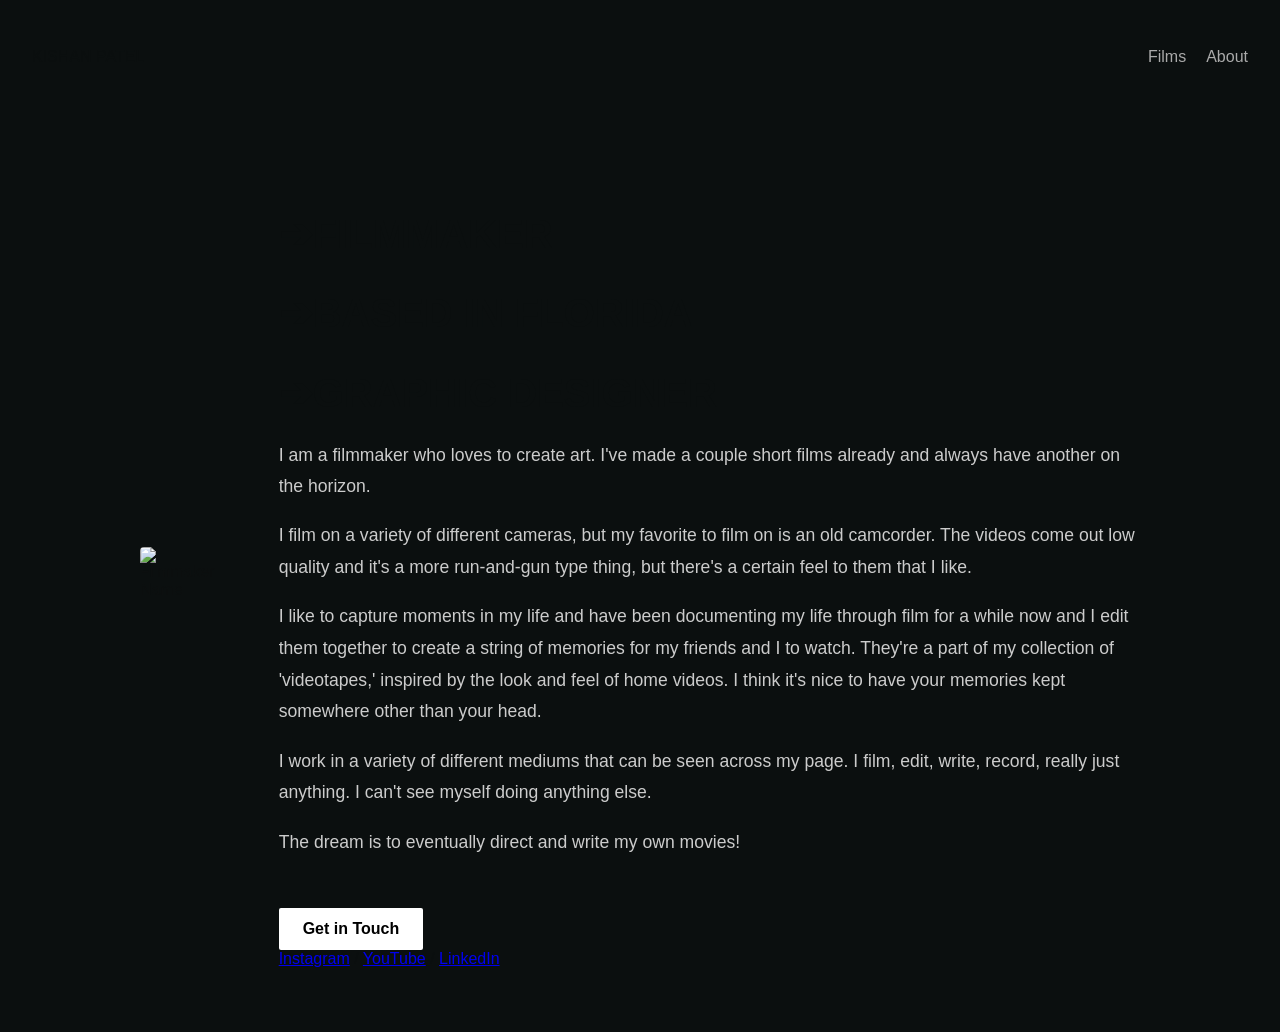
==== about.html @ 34f183fd "Update about.html" ====
<!DOCTYPE html>
<html lang="en">
<head>
    <meta charset="UTF-8">
    <meta name="viewport" content="width=device-width, initial-scale=1.0">
    <title>About | KISHAN PATEL</title>
    <link rel="stylesheet" href="style.css">
</head>
<body>
    <nav>
        <div class="logo">KISHAN PATEL</div>
        <ul>
            <li><a href="index.html">Films</a></li>
            <li><a href="about.html" class="active">About</a></li>
        </ul>
    </nav>

    <main class="about-container">
        <div class="about-content">
            <div class="bio-image">
                <!-- Replace with your actual photo later -->
                <img src="your-photo.jpg" alt="Filmmaker Name">
            </div>
            <div class="bio-text">
                <h2>➔FILMMAKER</h2>
                <h2>➔BASED IN FLORIDA</h2>
                <h2>➔GRAPHIC DESIGNER</h2>
                <p>I am a filmmaker who loves to create art. I've made a couple short films already and always have another on the horizon. </p>
                
                <p>I film on a variety of different cameras, but my favorite to film on is an old camcorder. The videos come out low quality and it's a more run-and-gun type thing, but there's a certain feel to them that I like.</p>

                <p>I like to capture moments in my life and have been documenting my life through film for a while now and I edit them together to create a string of memories for my friends and I to watch. They're a part of my collection of 'videotapes,' inspired by the look and feel of home videos. I think it's nice to have your memories kept somewhere other than your head. </p>

                <p>I work in a variety of different mediums that can be seen across my page. I film, edit, write, record, really just anything. I can't see myself doing anything else.</p>
                
                <p>The dream is to eventually direct and write my own movies!</p>
                <div class="contact-links">
                    <a href="mailto:kishvnpatel@email.com" class="button">Get in Touch</a>
                    <div class="socials">
                        <a href="#">Instagram</a> / <a href="#">YouTube</a> / <a href="#">LinkedIn</a>
                    </div>
                </div>
            </div>
        </div>
    </main>
</body>
</html>
---- style.css ----
/* Cinematic Dark Theme */
body {
    background-color: #0B0F0F;
    color: #0b0f0f;
    font-family: 'Helvetica Neue', sans-serif;
    margin: 0;
}

nav {
    display: flex;
    justify-content: space-between;
    padding: 2rem;
    align-items: center;
}

nav ul { display: flex; list-style: none; gap: 20px; }
nav a { color: #aaa; text-decoration: none; transition: 0.3s; }
nav a:hover { color: #fff; }

.video-grid {
    display: grid;
    grid-template-columns: repeat(auto-fit, minmax(400px, 1fr));
    gap: 30px;
    padding: 2rem;
}

.aspect-ratio-box {
    position: relative;
    padding-bottom: 56.25%; /* 16:9 ratio */
    height: 0;
    overflow: hidden;
    background: #1a1a1a;
}

.aspect-ratio-box iframe {
    position: absolute;
    top: 0; left: 0; width: 100%; height: 100%;
}
/* About Page Specific Styles */
.about-container {
    max-width: 1000px;
    margin: 4rem auto;
    padding: 0 2rem;
}

.about-content {
    display: flex;
    gap: 4rem;
    align-items: center;
}

.bio-image img {
    width: 350px;
    height: 450px;
    object-fit: cover;
    border-radius: 4px;
    filter: grayscale(20%);
}

.bio-text h2 {
    font-size: 2.5rem;
    margin-bottom: 1.5rem;
}

.bio-text p {
    color: #ccc;
    font-size: 1.1rem;
    line-height: 1.8;
}

.button {
    display: inline-block;
    padding: 12px 24px;
    background: #fff;
    color: #000;
    text-decoration: none;
    margin-top: 2rem;
    font-weight: bold;
    border-radius: 2px;
}

/* Mobile responsive for About page */
@media (max-width: 768px) {
    .about-content {
        flex-direction: column;
        text-align: center;
    }
    .bio-image img {
        width: 100%;
        height: auto;
    }
}
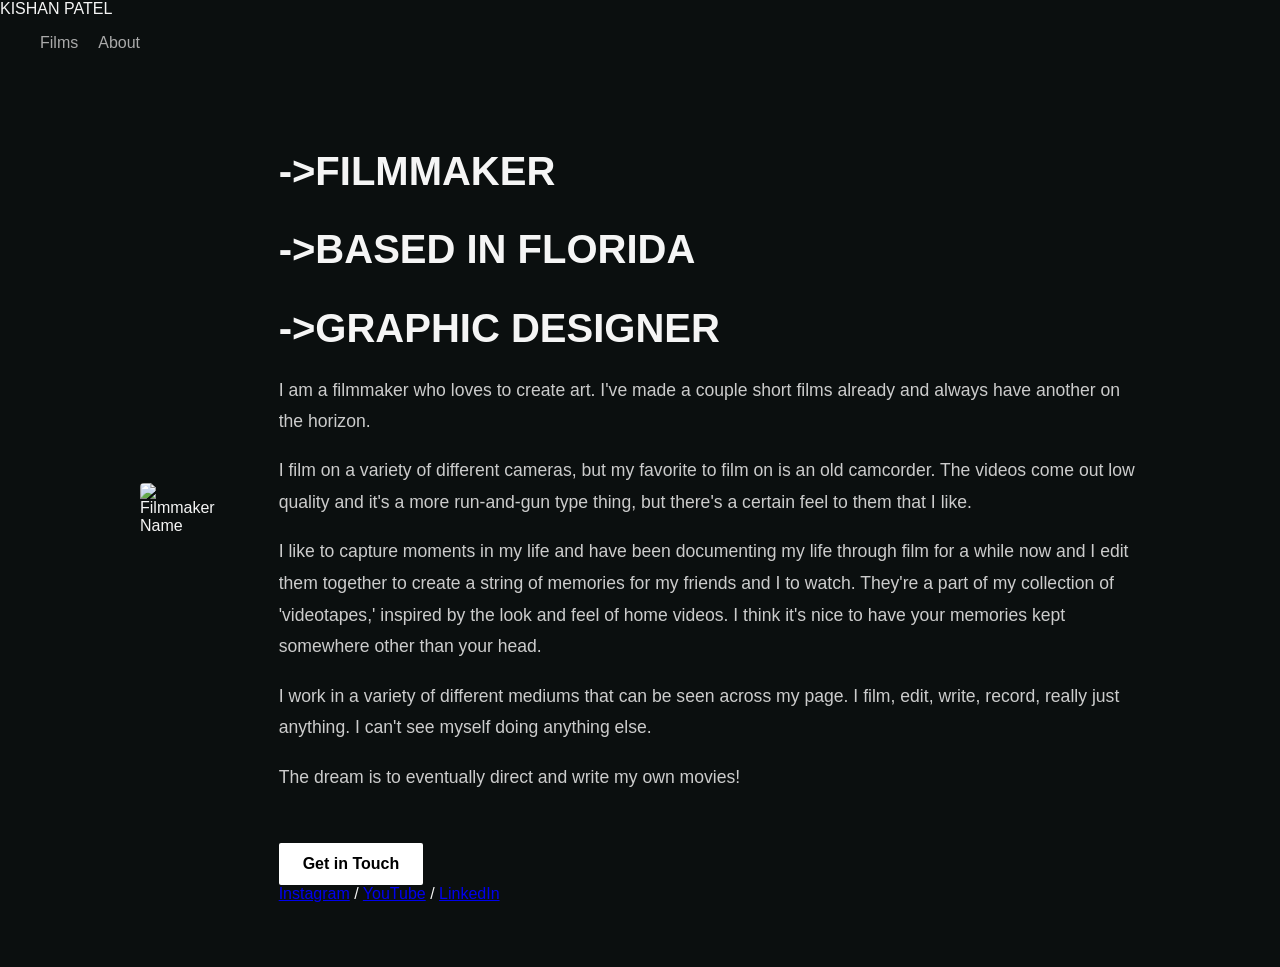
==== commit 0df902f9: "Update about.html" ====
--- a/about.html
+++ b/about.html
@@ -22,9 +22,9 @@
                 <img src="your-photo.jpg" alt="Filmmaker Name">
             </div>
             <div class="bio-text">
-                <h2>➔FILMMAKER</h2>
-                <h2>➔BASED IN FLORIDA</h2>
-                <h2>➔GRAPHIC DESIGNER</h2>
+                <h2>->FILMMAKER</h2>
+                <h2>->BASED IN FLORIDA</h2>
+                <h2>->GRAPHIC DESIGNER</h2>
                 <p>I am a filmmaker who loves to create art. I've made a couple short films already and always have another on the horizon. </p>
                 
                 <p>I film on a variety of different cameras, but my favorite to film on is an old camcorder. The videos come out low quality and it's a more run-and-gun type thing, but there's a certain feel to them that I like.</p>
--- a/style.css
+++ b/style.css
@@ -1,17 +1,63 @@
-/* Cinematic Dark Theme */
 body {
     background-color: #0B0F0F;
-    color: #0b0f0f;
+    color: #F5F5F5;
     font-family: 'Helvetica Neue', sans-serif;
     margin: 0;
 }
 
-nav {
+.navbar {
+    display: grid;
+    grid-template-columns: 1fr auto 1fr; /* Creates three equal zones */
+    align-items: center;
+    padding: 1.5rem 2rem;
+    background-color: #0a0a0a;
+    position: sticky;
+    top: 0;
+    z-index: 1000;
+}
+
+/* Left side links */
+.nav-links {
     display: flex;
-    justify-content: space-between;
-    padding: 2rem;
-    align-items: center;
+    list-style: none;
+    gap: 30px;
+    padding: 0;
+    margin: 0;
 }
+
+.nav-links a {
+    color: #aaa;
+    text-decoration: none;
+    font-size: 0.9rem;
+    letter-spacing: 1px;
+    text-transform: uppercase;
+    transition: 0.3s;
+}
+
+.nav-links a:hover {
+    color: #fff;
+}
+
+/* Center Logo */
+.logo img {
+    height: 50px; /* Adjust this to make your logo bigger or smaller */
+    width: auto;
+    display: block;
+}
+
+.nav-spacer {
+    display: block;
+}
+
+@media (max-width: 600px) {
+    .navbar {
+        grid-template-columns: 1fr;
+        gap: 20px;
+        justify-items: center;
+    }
+    .nav-spacer { display: none; }
+}
+
 
 nav ul { display: flex; list-style: none; gap: 20px; }
 nav a { color: #aaa; text-decoration: none; transition: 0.3s; }
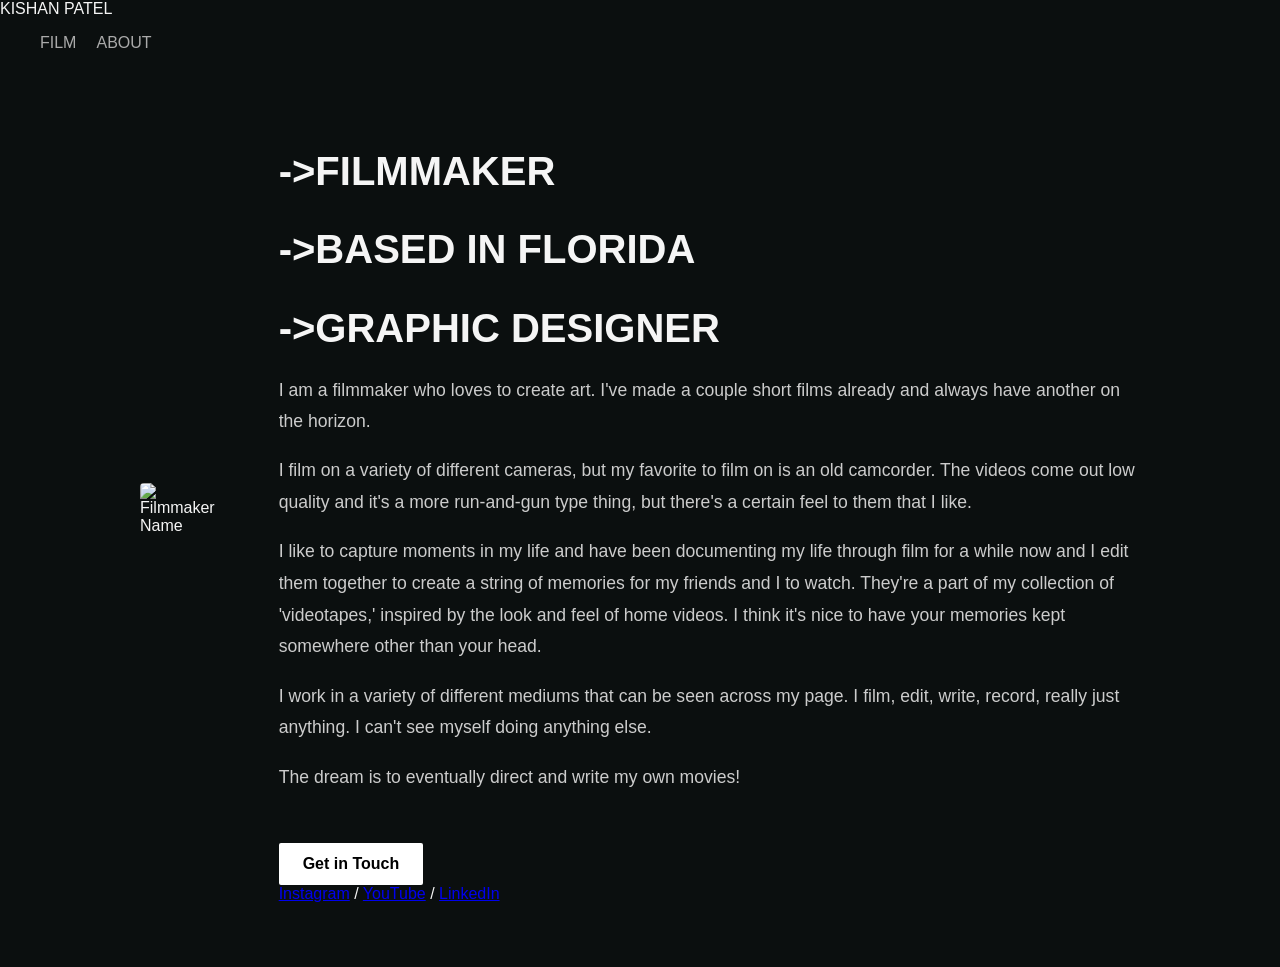
==== commit 110146b0: "Update about.html" ====
--- a/about.html
+++ b/about.html
@@ -3,15 +3,15 @@
 <head>
     <meta charset="UTF-8">
     <meta name="viewport" content="width=device-width, initial-scale=1.0">
-    <title>About | KISHAN PATEL</title>
+    <title>ABOUT</title>
     <link rel="stylesheet" href="style.css">
 </head>
 <body>
     <nav>
         <div class="logo">KISHAN PATEL</div>
         <ul>
-            <li><a href="index.html">Films</a></li>
-            <li><a href="about.html" class="active">About</a></li>
+            <li><a href="index.html">FILM</a></li>
+            <li><a href="about.html" class="active">ABOUT</a></li>
         </ul>
     </nav>
 
--- a/style.css
+++ b/style.css
@@ -26,16 +26,14 @@
 }
 
 .nav-links a {
-    color: #aaa;
     text-decoration: none;
-    font-size: 0.9rem;
-    letter-spacing: 1px;
-    text-transform: uppercase;
-    transition: 0.3s;
+    border-bottom: 2px solid transparent; /* The line is invisible at first */
+    padding-bottom: 4px;
+    transition: border-color 0.3s ease; /* Makes the underline fade in smoothly */
 }
 
 .nav-links a:hover {
-    color: #fff;
+    border-color: #ffffff; /* The line appears on hover */
 }
 
 /* Center Logo */
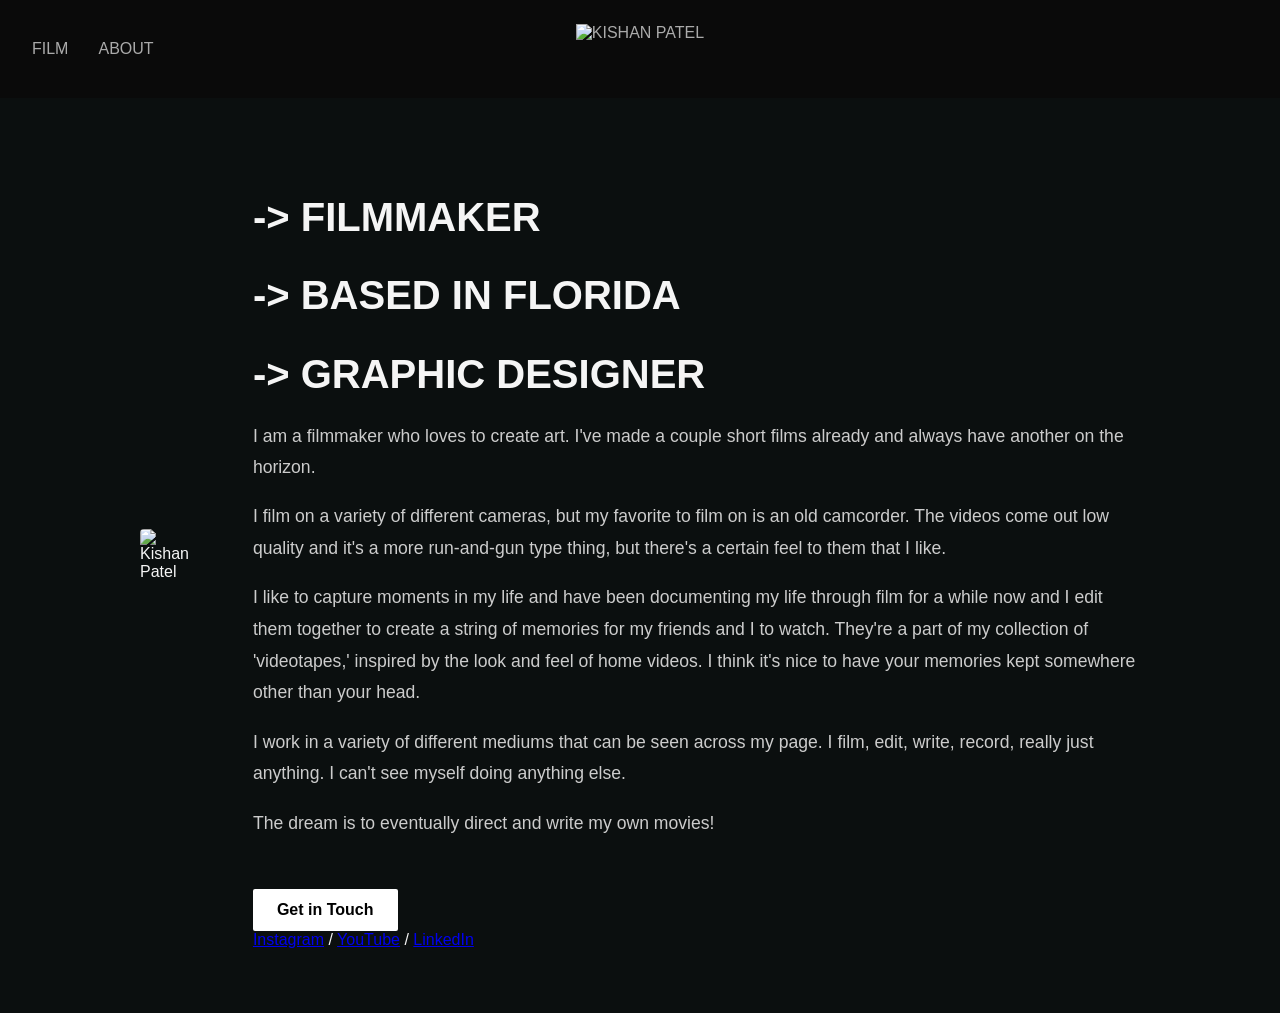
==== commit 446d5fdf: "Update about.html" ====
--- a/about.html
+++ b/about.html
@@ -7,37 +7,50 @@
     <link rel="stylesheet" href="style.css">
 </head>
 <body>
-    <nav>
-        <div class="logo">KISHAN PATEL</div>
-        <ul>
+
+    <nav class="navbar">
+        <ul class="nav-links">
             <li><a href="index.html">FILM</a></li>
             <li><a href="about.html" class="active">ABOUT</a></li>
         </ul>
+
+        <div class="logo">
+            <a href="index.html">
+                <!-- Replace logo.png with your actual file name if different -->
+                <img src="logo.png" alt="KISHAN PATEL">
+            </a>
+        </div>
+
+        <div class="nav-spacer"></div>
     </nav>
 
     <main class="about-container">
         <div class="about-content">
             <div class="bio-image">
-                <!-- Replace with your actual photo later -->
-                <img src="your-photo.jpg" alt="Filmmaker Name">
+                <!-- Upload your photo to GitHub and put the filename here -->
+                <img src="me.jpg" alt="Kishan Patel">
             </div>
             <div class="bio-text">
-                <h2>->FILMMAKER</h2>
-                <h2>->BASED IN FLORIDA</h2>
-                <h2>->GRAPHIC DESIGNER</h2>
-                <p>I am a filmmaker who loves to create art. I've made a couple short films already and always have another on the horizon. </p>
+                <h2>-> FILMMAKER</h2>
+                <h2>-> BASED IN FLORIDA</h2>
+                <h2>-> GRAPHIC DESIGNER</h2>
+                
+                <p>I am a filmmaker who loves to create art. I've made a couple short films already and always have another on the horizon.</p>
                 
                 <p>I film on a variety of different cameras, but my favorite to film on is an old camcorder. The videos come out low quality and it's a more run-and-gun type thing, but there's a certain feel to them that I like.</p>
 
-                <p>I like to capture moments in my life and have been documenting my life through film for a while now and I edit them together to create a string of memories for my friends and I to watch. They're a part of my collection of 'videotapes,' inspired by the look and feel of home videos. I think it's nice to have your memories kept somewhere other than your head. </p>
+                <p>I like to capture moments in my life and have been documenting my life through film for a while now and I edit them together to create a string of memories for my friends and I to watch. They're a part of my collection of 'videotapes,' inspired by the look and feel of home videos. I think it's nice to have your memories kept somewhere other than your head.</p>
 
                 <p>I work in a variety of different mediums that can be seen across my page. I film, edit, write, record, really just anything. I can't see myself doing anything else.</p>
                 
                 <p>The dream is to eventually direct and write my own movies!</p>
+                
                 <div class="contact-links">
                     <a href="mailto:kishvnpatel@email.com" class="button">Get in Touch</a>
                     <div class="socials">
-                        <a href="#">Instagram</a> / <a href="#">YouTube</a> / <a href="#">LinkedIn</a>
+                        <a href="https://instagram.com/yourusername">Instagram</a> / 
+                        <a href="https://youtube.com/yourusername">YouTube</a> / 
+                        <a href="https://linkedin.com/in/yourusername">LinkedIn</a>
                     </div>
                 </div>
             </div>
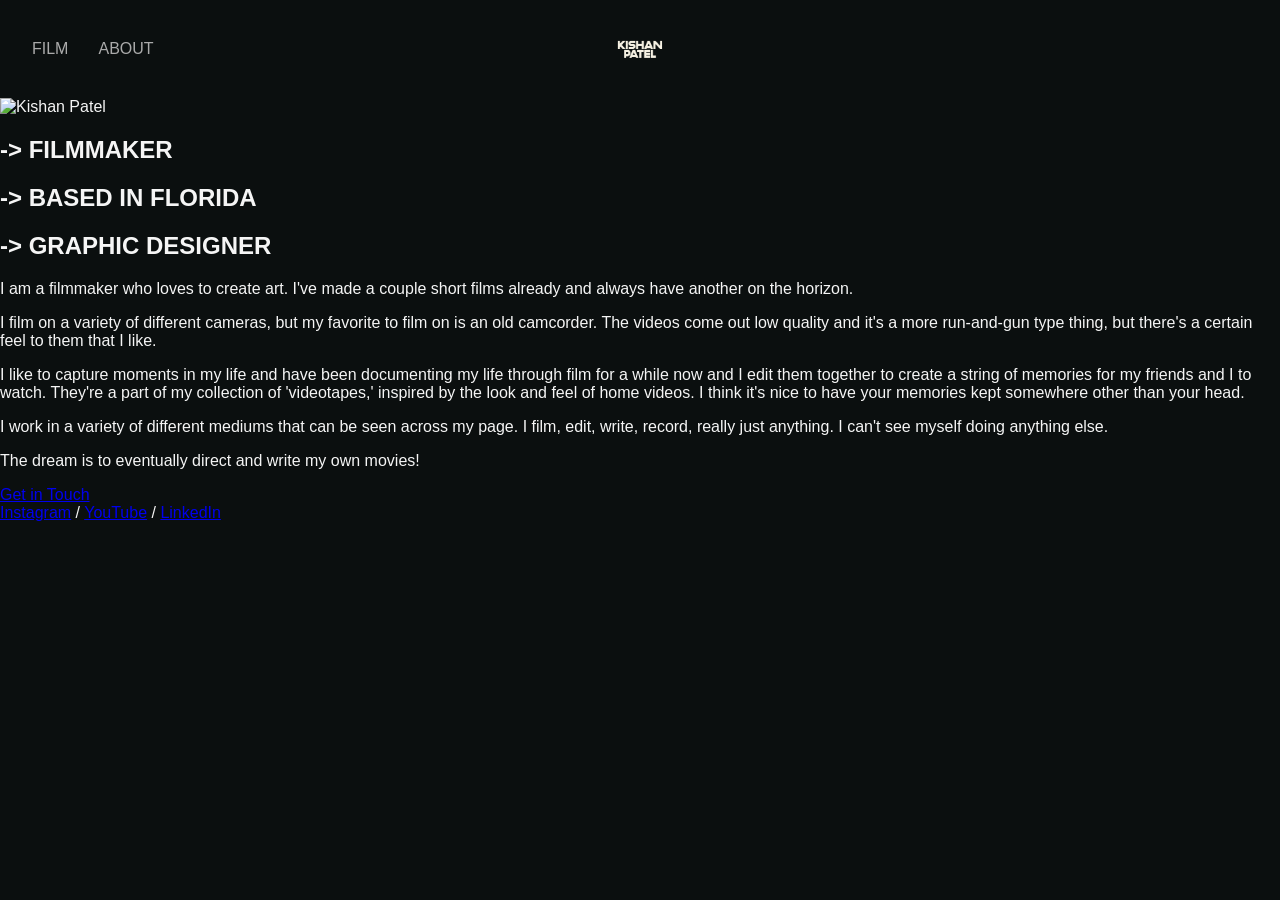
==== commit d8bca2aa: "Update about.html" ====
--- a/about.html
+++ b/about.html
@@ -17,7 +17,7 @@
         <div class="logo">
             <a href="index.html">
                 <!-- Replace logo.png with your actual file name if different -->
-                <img src="logo.png" alt="KISHAN PATEL">
+                <img src="KISHAN PATEL WEB.png" alt="KISHAN PATEL">
             </a>
         </div>
 
@@ -28,7 +28,7 @@
         <div class="about-content">
             <div class="bio-image">
                 <!-- Upload your photo to GitHub and put the filename here -->
-                <img src="me.jpg" alt="Kishan Patel">
+                <img src="kishan pfp.jpg" alt="Kishan Patel">
             </div>
             <div class="bio-text">
                 <h2>-> FILMMAKER</h2>
--- a/style.css
+++ b/style.css
@@ -10,7 +10,7 @@
     grid-template-columns: 1fr auto 1fr; /* Creates three equal zones */
     align-items: center;
     padding: 1.5rem 2rem;
-    background-color: #0a0a0a;
+    background-color: #0B0F0F;
     position: sticky;
     top: 0;
     z-index: 1000;
@@ -63,74 +63,47 @@
 
 .video-grid {
     display: grid;
-    grid-template-columns: repeat(auto-fit, minmax(400px, 1fr));
-    gap: 30px;
-    padding: 2rem;
+    /* This creates exactly 2 columns */
+    grid-template-columns: 1fr 1fr; 
+    gap: 10px; /* Space between the videos */
+    max-width: 1200px;
+    margin: 40px auto;
+    padding: 0 20px;
+}
+
+.video-item h3 {
+    margin-top: 15px;
+    font-size: 1.2rem;
+    letter-spacing: 1px;
+    text-transform: uppercase;
+}
+
+.video-item p {
+    color: #888;
+    font-size: 0.9rem;
+    margin-top: -10px;
 }
 
 .aspect-ratio-box {
     position: relative;
-    padding-bottom: 56.25%; /* 16:9 ratio */
+    padding-bottom: 56.25%; /* 16:9 Aspect Ratio */
     height: 0;
     overflow: hidden;
     background: #1a1a1a;
+    border-radius: 4px; /* Slightly rounded corners for a modern look */
 }
 
 .aspect-ratio-box iframe {
     position: absolute;
-    top: 0; left: 0; width: 100%; height: 100%;
-}
-/* About Page Specific Styles */
-.about-container {
-    max-width: 1000px;
-    margin: 4rem auto;
-    padding: 0 2rem;
+    top: 0;
+    left: 0;
+    width: 100%;
+    height: 100%;
 }
 
-.about-content {
-    display: flex;
-    gap: 4rem;
-    align-items: center;
-}
-
-.bio-image img {
-    width: 350px;
-    height: 450px;
-    object-fit: cover;
-    border-radius: 4px;
-    filter: grayscale(20%);
-}
-
-.bio-text h2 {
-    font-size: 2.5rem;
-    margin-bottom: 1.5rem;
-}
-
-.bio-text p {
-    color: #ccc;
-    font-size: 1.1rem;
-    line-height: 1.8;
-}
-
-.button {
-    display: inline-block;
-    padding: 12px 24px;
-    background: #fff;
-    color: #000;
-    text-decoration: none;
-    margin-top: 2rem;
-    font-weight: bold;
-    border-radius: 2px;
-}
-
-/* Mobile responsive for About page */
-@media (max-width: 768px) {
-    .about-content {
-        flex-direction: column;
-        text-align: center;
-    }
-    .bio-image img {
-        width: 100%;
-        height: auto;
+/* Responsive: On phones, switch to 1 column */
+@media (max-width: 800px) {
+    .video-grid {
+        grid-template-columns: 1fr;
     }
 }
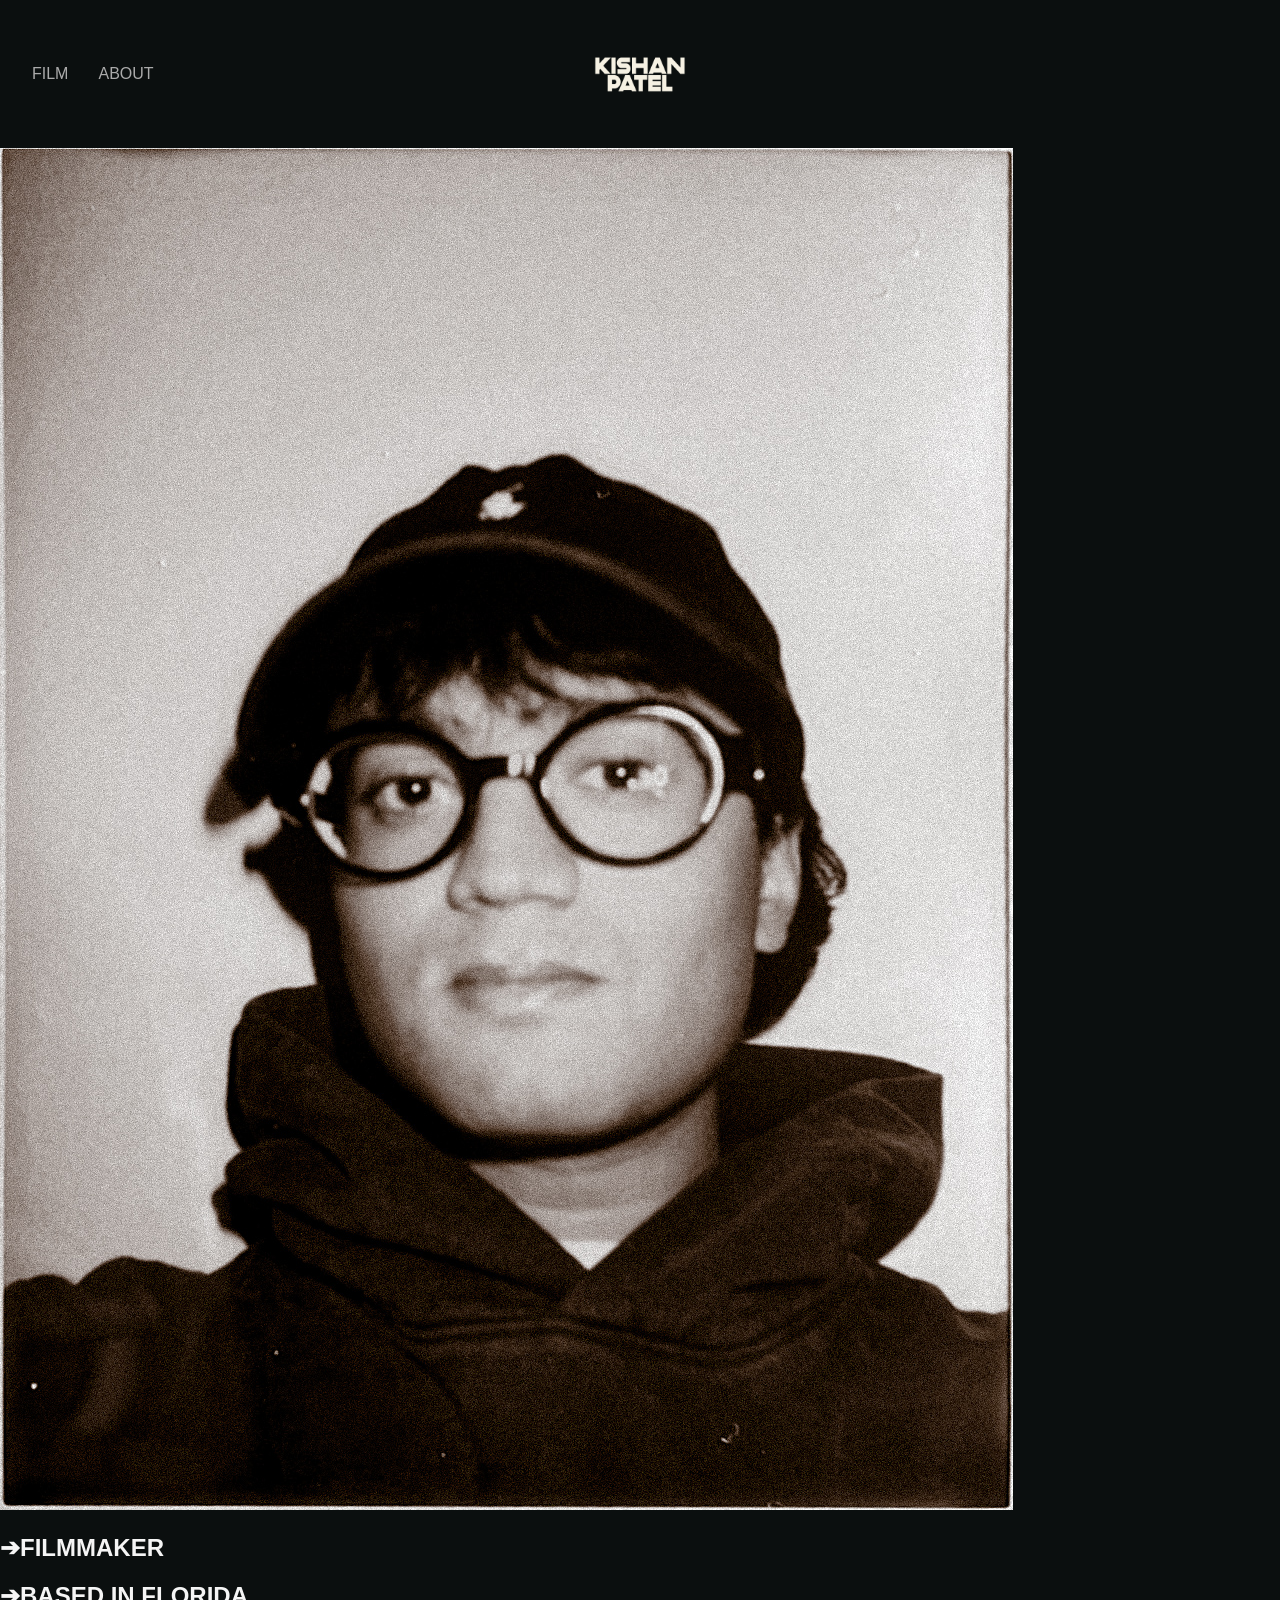
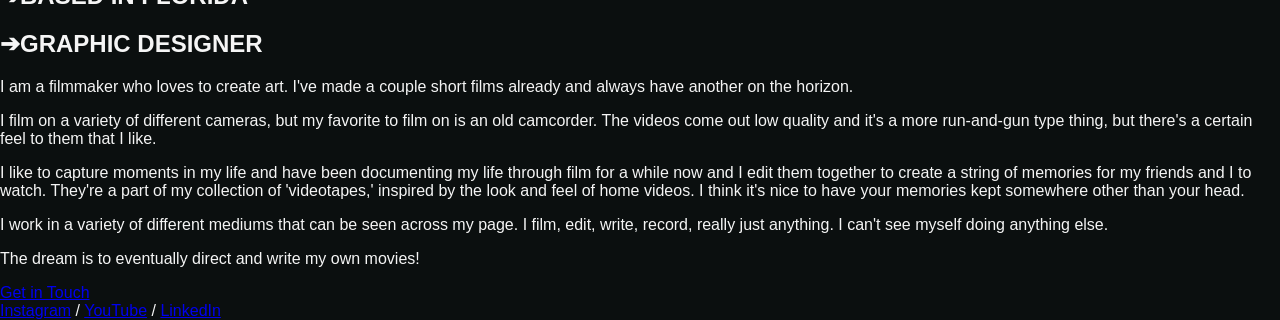
==== commit 42c7e0be: "Update about.html" ====
--- a/about.html
+++ b/about.html
@@ -28,12 +28,12 @@
         <div class="about-content">
             <div class="bio-image">
                 <!-- Upload your photo to GitHub and put the filename here -->
-                <img src="kishan pfp.jpg" alt="Kishan Patel">
+                <img src="kishan pfp.JPG" alt="Kishan Patel">
             </div>
             <div class="bio-text">
-                <h2>-> FILMMAKER</h2>
-                <h2>-> BASED IN FLORIDA</h2>
-                <h2>-> GRAPHIC DESIGNER</h2>
+                <h2> ➔FILMMAKER</h2>
+                <h2> ➔BASED IN FLORIDA</h2>
+                <h2> ➔GRAPHIC DESIGNER</h2>
                 
                 <p>I am a filmmaker who loves to create art. I've made a couple short films already and always have another on the horizon.</p>
                 
--- a/style.css
+++ b/style.css
@@ -38,9 +38,10 @@
 
 /* Center Logo */
 .logo img {
-    height: 50px; /* Adjust this to make your logo bigger or smaller */
+    height: 100px; /* Adjust this to make your logo bigger or smaller */
     width: auto;
     display: block;
+    margin: 0 auto /* Keeps it centered */
 }
 
 .nav-spacer {
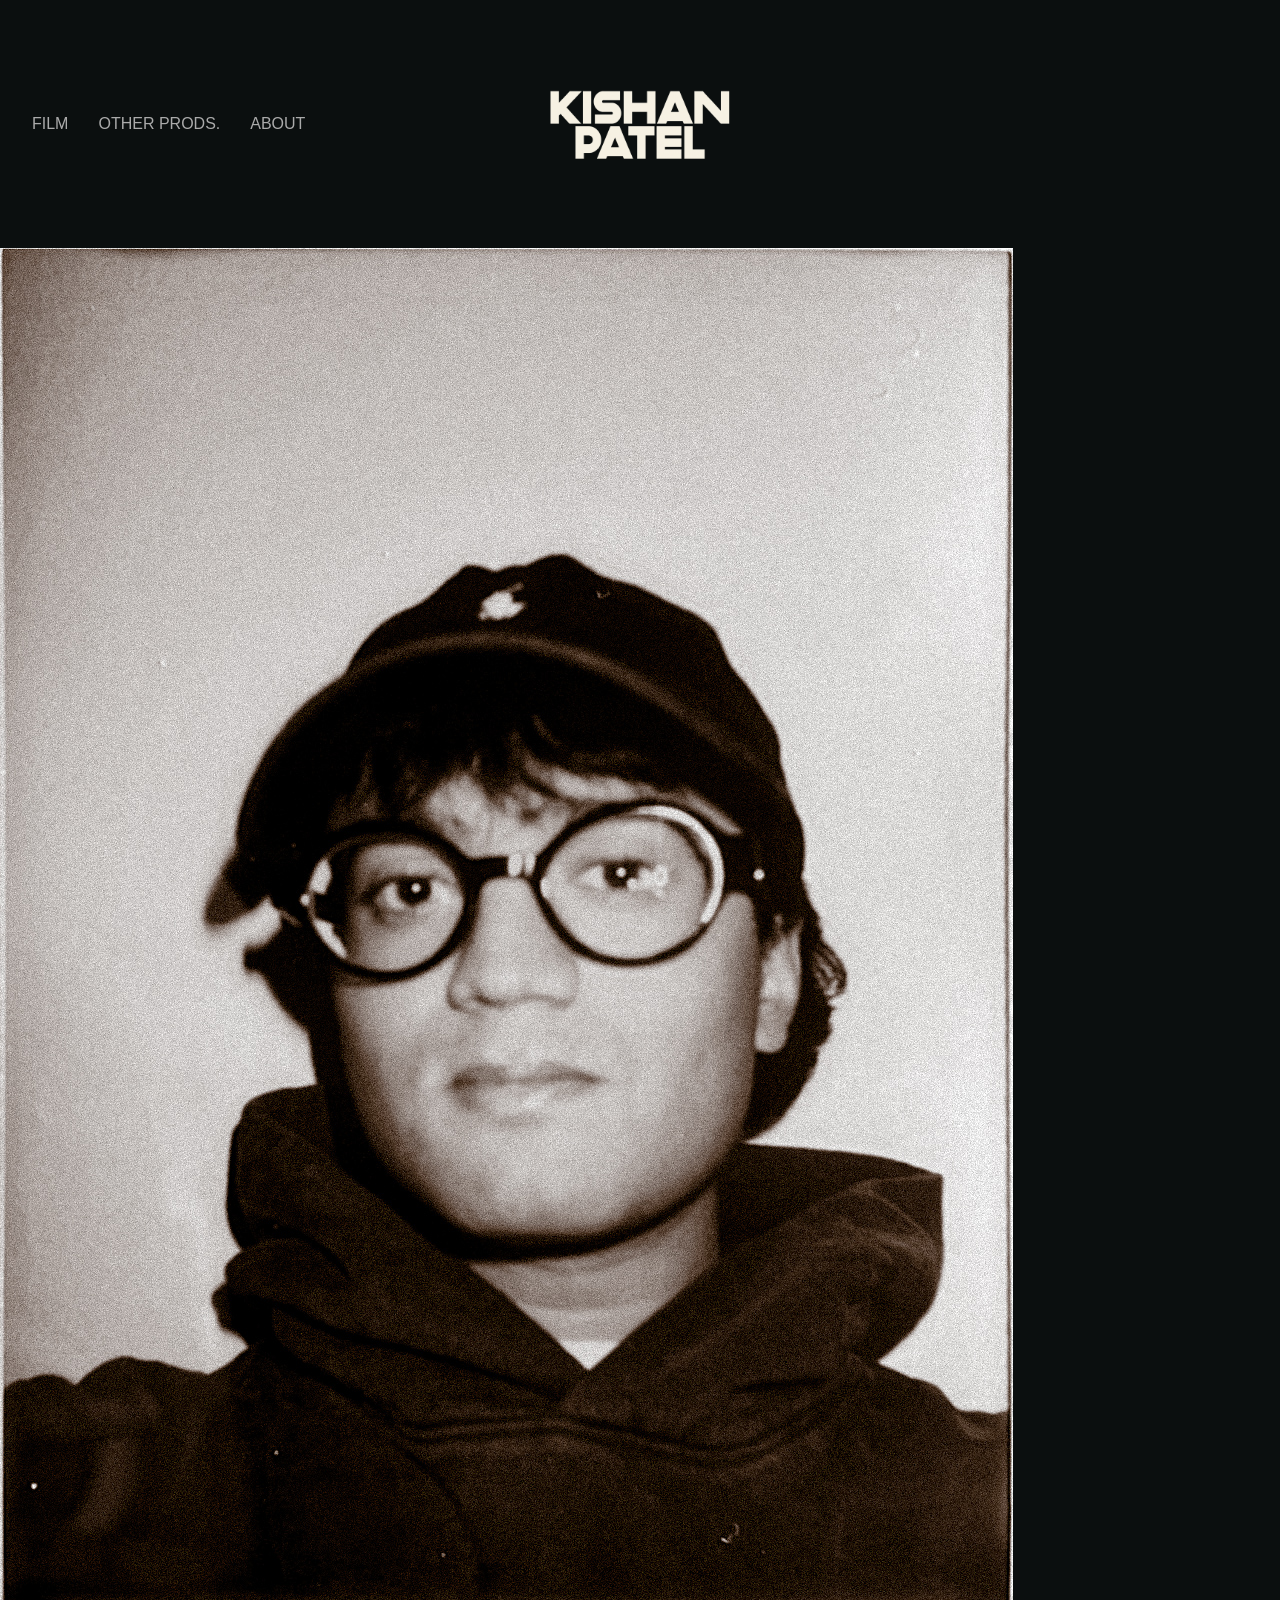
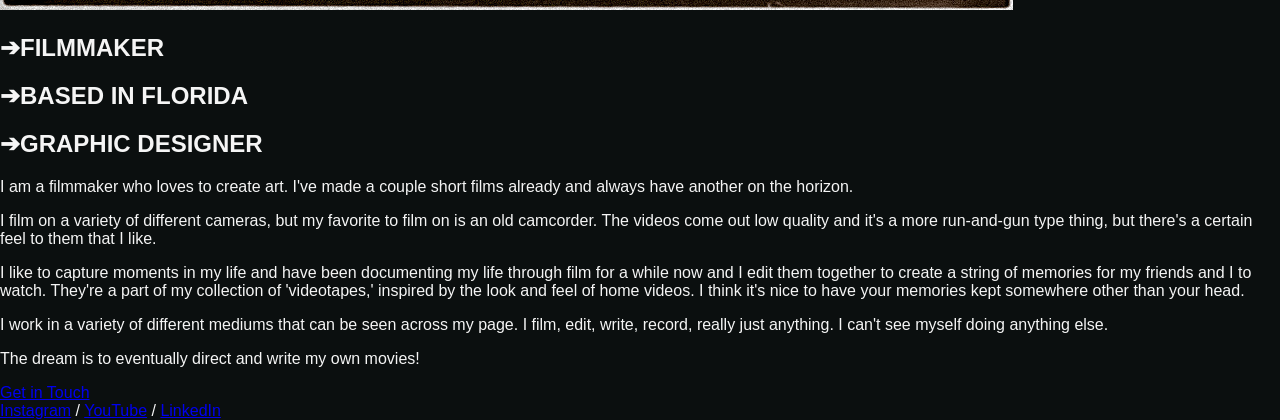
==== commit 17d690a7: "Update about.html" ====
--- a/about.html
+++ b/about.html
@@ -11,6 +11,7 @@
     <nav class="navbar">
         <ul class="nav-links">
             <li><a href="index.html">FILM</a></li>
+            <li><a href="otherprod.html">OTHER PRODS.</a></li>
             <li><a href="about.html" class="active">ABOUT</a></li>
         </ul>
 
--- a/style.css
+++ b/style.css
@@ -38,7 +38,7 @@
 
 /* Center Logo */
 .logo img {
-    height: 100px; /* Adjust this to make your logo bigger or smaller */
+    height: 200px; /* Adjust this to make your logo bigger or smaller */
     width: auto;
     display: block;
     margin: 0 auto /* Keeps it centered */
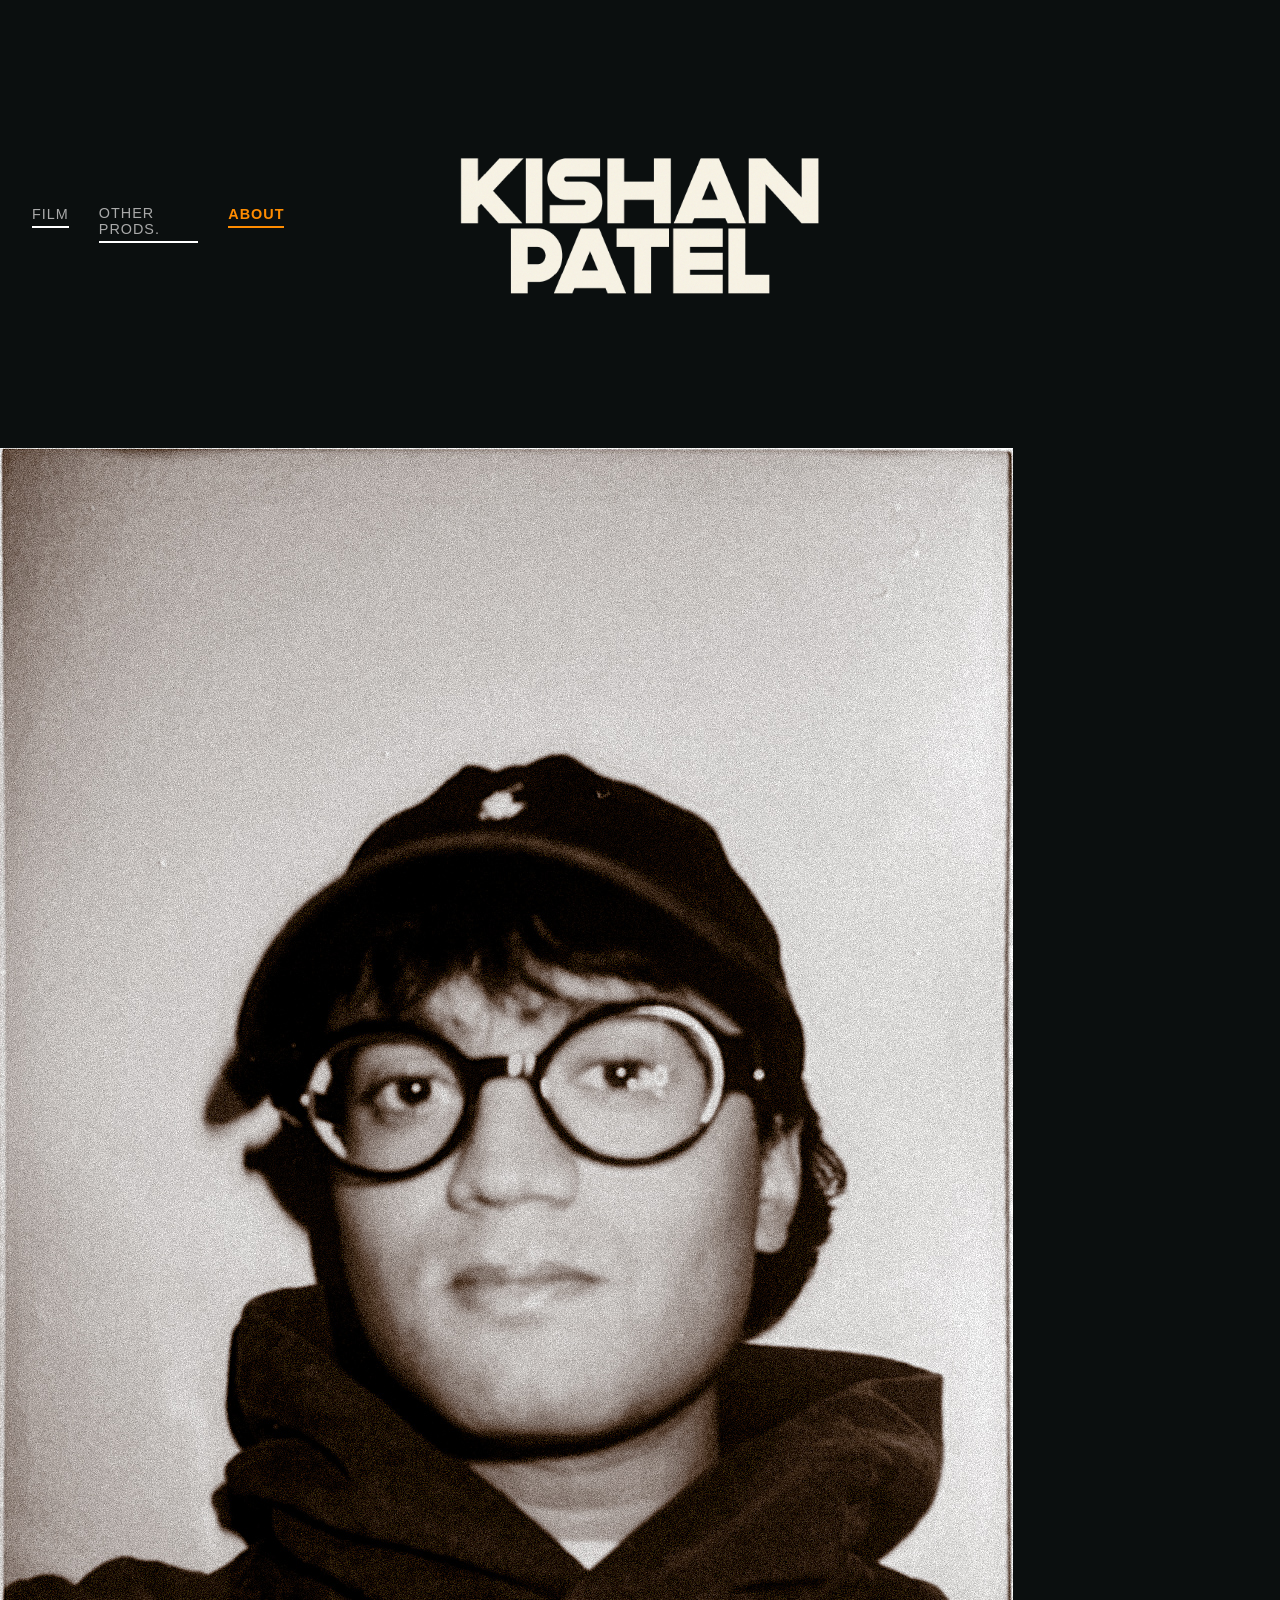
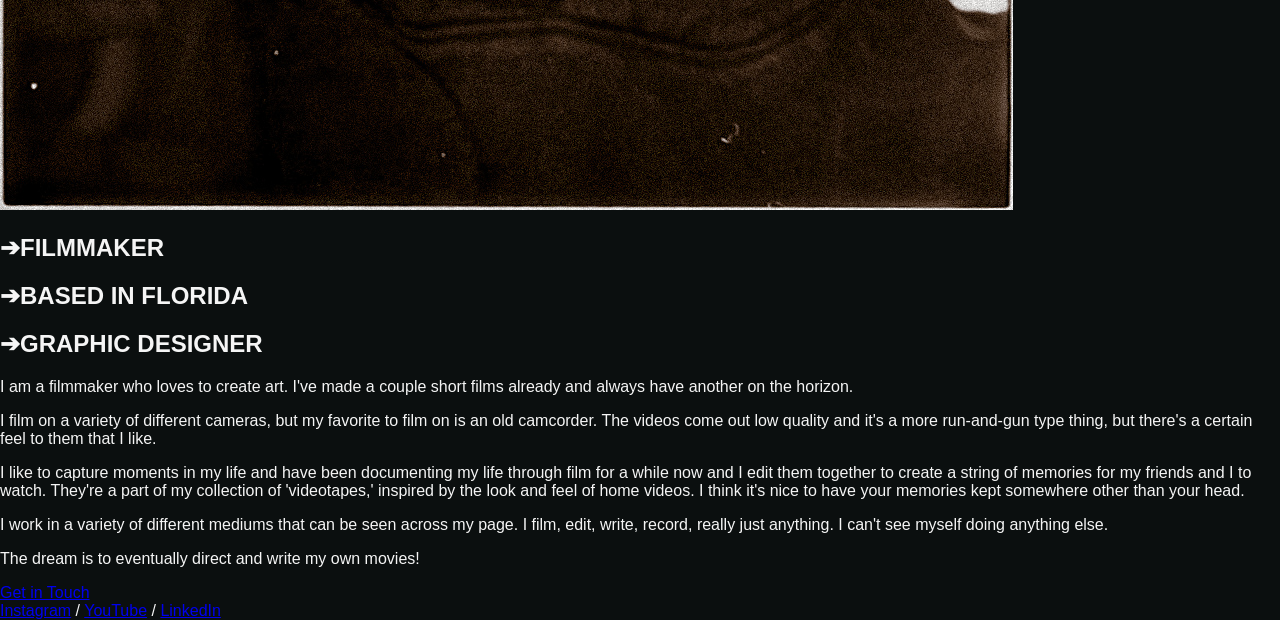
==== commit 2a70e4e0: "Update about.html" ====
--- a/about.html
+++ b/about.html
@@ -11,7 +11,7 @@
     <nav class="navbar">
         <ul class="nav-links">
             <li><a href="index.html">FILM</a></li>
-            <li><a href="otherprod.html">OTHER PRODS.</a></li>
+            <li><a href="otherprods.html">OTHER PRODS.</a></li>
             <li><a href="about.html" class="active">ABOUT</a></li>
         </ul>
 
--- a/style.css
+++ b/style.css
@@ -25,20 +25,39 @@
     margin: 0;
 }
 
+/* Permanent Underline for all links */
 .nav-links a {
     text-decoration: none;
-    border-bottom: 2px solid transparent; /* The line is invisible at first */
+    color: #aaa; /* Standard grey color */
+    font-size: 0.9rem;
+    letter-spacing: 1px;
+    text-transform: uppercase;
     padding-bottom: 4px;
-    transition: border-color 0.3s ease; /* Makes the underline fade in smoothly */
+    border-bottom: 2px solid #ffffff; /* Permanent white underline */
+    transition: all 0.3s ease; /* Smooth transition for color and weight */
+    display: inline-block;
 }
 
+/* Hover Effect: Bold and Orange */
 .nav-links a:hover {
-    border-color: #ffffff; /* The line appears on hover */
+    color: #FF8C00; /* A vibrant orange */
+    border-bottom-color: #FF8C00; /* Makes the underline match the orange */
+    font-weight: bold;
+    /* Optional: Slightly increase scale to make the "bolding" feel smoother */
+    transform: translateY(-1px); 
 }
+
+/* Keeping the Active page orange too */
+.nav-links a.active {
+    color: #FF8C00;
+    border-bottom-color: #FF8C00;
+    font-weight: bold;
+}
+
 
 /* Center Logo */
 .logo img {
-    height: 200px; /* Adjust this to make your logo bigger or smaller */
+    height: 400px; /* Adjust this to make your logo bigger or smaller */
     width: auto;
     display: block;
     margin: 0 auto /* Keeps it centered */
@@ -66,7 +85,7 @@
     display: grid;
     /* This creates exactly 2 columns */
     grid-template-columns: 1fr 1fr; 
-    gap: 10px; /* Space between the videos */
+    gap: 5px; /* Space between the videos */
     max-width: 1200px;
     margin: 40px auto;
     padding: 0 20px;
